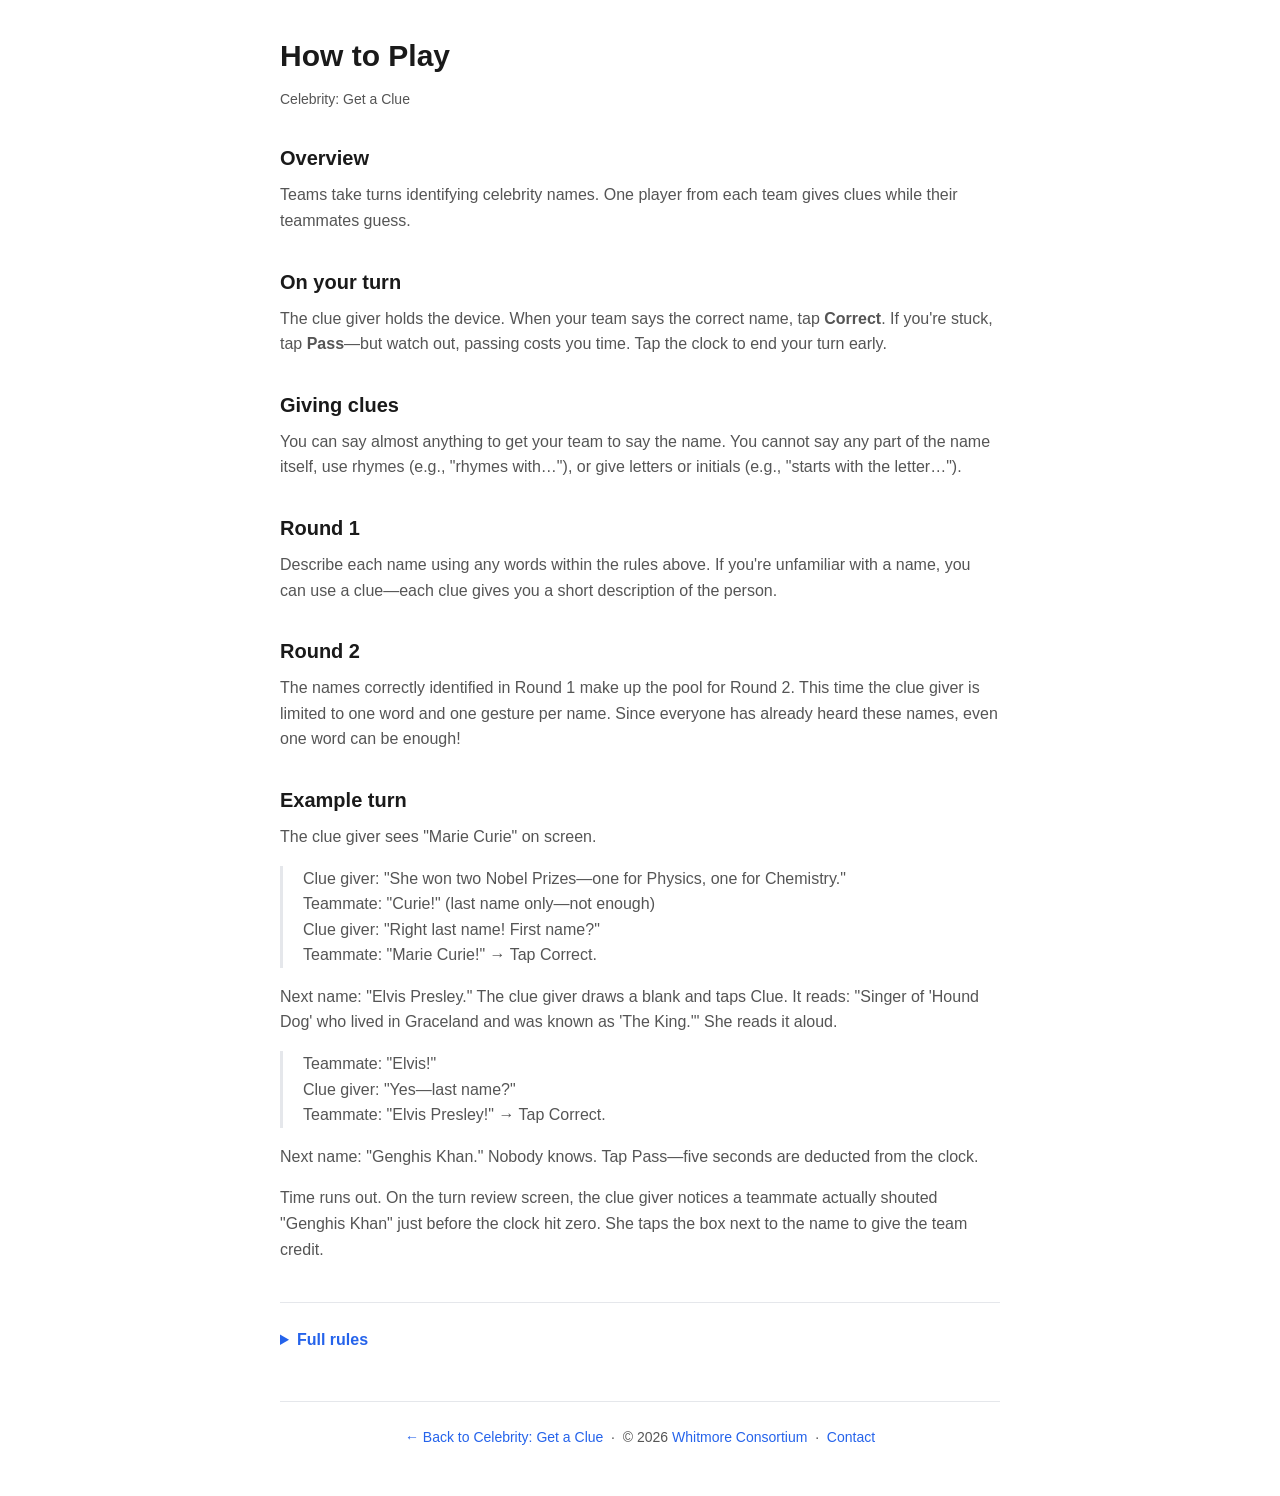
==== how-to-play.html @ f1212285 "how-to-play.html: add How to Play page; style.css: add styles for new page elements" ====
<!DOCTYPE html>
<html lang="en">
<head>
    <meta charset="UTF-8">
    <meta name="viewport" content="width=device-width, initial-scale=1.0">
    <title>How to Play—Celebrity: Get a Clue</title>
    <meta name="description" content="Rules and instructions for Celebrity: Get a Clue.">
    <link rel="stylesheet" href="assets/style.css">
</head>
<body>
    <div class="container prose">
        <h1>How to Play</h1>
        <p class="meta">Celebrity: Get a Clue</p>

        <h2>Overview</h2>
        <p>Teams take turns identifying celebrity names. One player from each team gives clues while their teammates guess.</p>

        <h2>On your turn</h2>
        <p>The clue giver holds the device. When your team says the correct name, tap <strong>Correct</strong>. If you're stuck, tap <strong>Pass</strong>—but watch out, passing costs you time. Tap the clock to end your turn early.</p>

        <h2>Giving clues</h2>
        <p>You can say almost anything to get your team to say the name. You cannot say any part of the name itself, use rhymes (e.g., "rhymes with…"), or give letters or initials (e.g., "starts with the letter…").</p>

        <h2>Round 1</h2>
        <p>Describe each name using any words within the rules above. If you're unfamiliar with a name, you can use a clue—each clue gives you a short description of the person.</p>

        <h2>Round 2</h2>
        <p>The names correctly identified in Round 1 make up the pool for Round 2. This time the clue giver is limited to one word and one gesture per name. Since everyone has already heard these names, even one word can be enough!</p>

        <h2>Example turn</h2>
        <p>The clue giver sees "Marie Curie" on screen.</p>
        <p class="dialogue">
            Clue giver: "She won two Nobel Prizes—one for Physics, one for Chemistry."<br>
            Teammate: "Curie!" (last name only—not enough)<br>
            Clue giver: "Right last name! First name?"<br>
            Teammate: "Marie Curie!" → Tap Correct.
        </p>
        <p>Next name: "Elvis Presley." The clue giver draws a blank and taps Clue. It reads: "Singer of 'Hound Dog' who lived in Graceland and was known as 'The King.'" She reads it aloud.</p>
        <p class="dialogue">
            Teammate: "Elvis!"<br>
            Clue giver: "Yes—last name?"<br>
            Teammate: "Elvis Presley!" → Tap Correct.
        </p>
        <p>Next name: "Genghis Khan." Nobody knows. Tap Pass—five seconds are deducted from the clock.</p>
        <p>Time runs out. On the turn review screen, the clue giver notices a teammate actually shouted "Genghis Khan" just before the clock hit zero. She taps the box next to the name to give the team credit.</p>

        <details>
            <summary>Full rules</summary>

            <h2>The names</h2>
            <p>Names include famous living and historical people, well-known fictional characters, and famous animals. They're grouped into categories and divided into four difficulty levels—Level 1 names are widely familiar, Level 4 names are fairly obscure. 110 Level 1 names are included free; the full set of Level 1 names and Levels 2–4 are available for purchase. You can choose in Settings which categories and levels to include.</p>

            <h2>What's included free</h2>
            <p>110 of the most widely recognized Level 1 names are included free. The full Level 1 set and Levels 2, 3, and 4 are available as optional in-app purchases. You can purchase Level 1 only, Levels 1 and 2, or all four levels; upgrade pricing is available if you've already purchased lower levels.</p>

            <h2>Team colors</h2>
            <p>Each team is associated with a color. The colored border around the screen shows whose turn it is—make sure it's your team's color before you start giving clues.</p>

            <h2>On your turn (full)</h2>
            <p>The clue giver holds the device and has three main possible actions:</p>
            <ul>
                <li><strong>Correct</strong>: tapped when your team says the name</li>
                <li><strong>Pass</strong>: tapped to skip the current name (costs time; may be disabled or limited)</li>
                <li><strong>Clue</strong>: tap to reveal a short description of the person (may be limited per turn; can be read verbatim)</li>
            </ul>
            <p>Tap the clock to end your turn early. (This will skip the current name.)</p>

            <h2>Giving clues (full)</h2>
            <p>You can say almost anything—descriptions, associations, fill-in-the-blank. However, you cannot say any part of the name (including alternate forms—e.g., "Steve" for "Steven"), use rhymes (e.g., "rhymes with…"), or give letters or initials (e.g., "starts with the letter…").</p>
            <p>One exception: the word "the" may appear in your clue (e.g., for "Kermit the Frog").</p>
            <p>Your team must say the name exactly as shown on screen—e.g., "President Washington" isn't enough if the screen says "George Washington".</p>
            <p>If you give an illegal clue, tap Pass. If Pass isn't available, tap the clock to end your turn.</p>

            <h2>Between turns</h2>
            <p>After each turn, you'll see the names from that turn. Tap any name to toggle whether it was correctly identified—useful if your team said the name just before time ran out, or if you need to remove credit (e.g., for an illegal clue).</p>

            <h2>Seen names</h2>
            <p>Any name that comes up during a game won't reappear in future games—even if it wasn't gotten. Names gotten in Round 1 return in Round 2, then are retired. Tap "Reset seen names" on the home screen to make all names available again.</p>

            <h2>Round 1 (full)</h2>
            <p>Describe each name using any words within the rules above. If you're unfamiliar with a name, you can use a clue—each clue gives a short description of the person and can be read aloud verbatim.</p>
            <p>Round 1 ends according to your settings: when all available names have been seen, when a team reaches a target score, or after a set number of turns per team.</p>

            <h2>Round 2 (full)</h2>
            <p>The names correctly identified in Round 1 (by any team) come back into the pool. Before Round 2 begins, you can review the full list.</p>
            <p>This time, clues are limited to one word and one gesture. Any string of characters without a space counts as a word (e.g., "CEO", "Ob-La-Di")—and repeating the word is fine.</p>
            <p>Unlike Round 1, missed names return on a later turn (but not the same turn). Round 2 ends only when every name has been correctly identified.</p>
            <p>Turn length and skip penalty are each half of Round 1's values.</p>
            <p>To keep things fair for teams that go later, each team's first turn in Round 2 has extra time added proportionally to their position in the turn order.</p>

            <h2>Ties</h2>
            <p>If teams are tied at the end of the game, it's a tie—there is no tiebreaker.</p>

            <h2>Settings</h2>
            <p>Tap the gear icon on the home screen to open Settings. You can adjust the number of teams, turn length, skip penalty, clues per turn, what ends Round 1, whether to play Round 2, and which name categories and difficulty levels to include. Tap Advanced settings to reveal additional options.</p>
        </details>

        <footer>
            <p>
                <a href="index.html">&larr; Back to Celebrity: Get a Clue</a>
                &nbsp;&middot;&nbsp;
                &copy; 2026 <a href="https://whitmoreconsortium.com">Whitmore Consortium</a>
                &nbsp;&middot;&nbsp;
                <a href="mailto:contact@whitmoreconsortium.com">Contact</a>
            </p>
        </footer>
    </div>
</body>
</html>
---- assets/style.css ----
*, *::before, *::after {
    box-sizing: border-box;
    margin: 0;
    padding: 0;
}

:root {
    --color-bg: #ffffff;
    --color-text: #1a1a1a;
    --color-text-secondary: #555555;
    --color-accent: #2563eb;
    --color-border: #e5e7eb;
    --font-sans: -apple-system, BlinkMacSystemFont, "Segoe UI", Roboto, Helvetica, Arial, sans-serif;
    --max-width: 720px;
}

body {
    font-family: var(--font-sans);
    background: var(--color-bg);
    color: var(--color-text);
    line-height: 1.6;
    padding: 2rem 1.25rem;
}

.container {
    max-width: var(--max-width);
    margin: 0 auto;
}

header {
    text-align: center;
    padding-bottom: 2.5rem;
    border-bottom: 1px solid var(--color-border);
    margin-bottom: 2.5rem;
}

header h1 {
    font-size: 2.25rem;
    font-weight: 700;
    letter-spacing: -0.02em;
    margin-bottom: 0.75rem;
}

header p {
    font-size: 1.125rem;
    color: var(--color-text-secondary);
    max-width: 520px;
    margin: 0 auto 1.5rem;
}

.badge {
    display: inline-block;
    margin-top: 0.5rem;
}

.badge img {
    height: 56px;
    width: auto;
}

.screenshots {
    margin-bottom: 2.5rem;
}

.screenshots h2 {
    font-size: 1.25rem;
    font-weight: 600;
    margin-bottom: 1rem;
}

.screenshot-grid {
    display: flex;
    gap: 1rem;
    overflow-x: auto;
    padding-bottom: 0.5rem;
}

.screenshot-grid img {
    height: 400px;
    width: auto;
    border-radius: 12px;
    border: 1px solid var(--color-border);
    flex-shrink: 0;
}

.screenshot-placeholder {
    height: 400px;
    width: 185px;
    border-radius: 12px;
    border: 2px dashed var(--color-border);
    display: flex;
    align-items: center;
    justify-content: center;
    color: var(--color-text-secondary);
    font-size: 0.875rem;
    text-align: center;
    flex-shrink: 0;
}

footer {
    border-top: 1px solid var(--color-border);
    padding-top: 1.5rem;
    margin-top: 2.5rem;
    text-align: center;
    font-size: 0.875rem;
    color: var(--color-text-secondary);
}

footer a {
    color: var(--color-accent);
    text-decoration: none;
}

footer a:hover {
    text-decoration: underline;
}

/* Main page */

.header-link {
    margin-top: 1rem;
    font-size: 0.95rem;
}

.header-link a {
    color: var(--color-accent);
    text-decoration: none;
}

.header-link a:hover {
    text-decoration: underline;
}

.included {
    margin-bottom: 2.5rem;
}

.included h2 {
    font-size: 1.25rem;
    font-weight: 600;
    margin-bottom: 1rem;
}

.included p {
    color: var(--color-text-secondary);
}

/* How to Play page */

.prose .dialogue {
    margin-bottom: 1rem;
    color: var(--color-text-secondary);
    padding-left: 1.25rem;
    border-left: 3px solid var(--color-border);
}

.prose details {
    margin-top: 2.5rem;
    border-top: 1px solid var(--color-border);
    padding-top: 1.5rem;
}

.prose details summary {
    font-size: 1rem;
    font-weight: 600;
    cursor: pointer;
    color: var(--color-accent);
    user-select: none;
    margin-bottom: 0.5rem;
}

.prose details summary:hover {
    text-decoration: underline;
}

.prose details[open] summary {
    margin-bottom: 1rem;
}

.prose ul {
    margin: 0.75rem 0 1rem 1.5rem;
    color: var(--color-text-secondary);
}

.prose ul li {
    margin-bottom: 0.35rem;
}

/* Privacy policy page */
.prose h1 {
    font-size: 1.875rem;
    font-weight: 700;
    margin-bottom: 0.5rem;
}

.prose .meta {
    color: var(--color-text-secondary);
    font-size: 0.875rem;
    margin-bottom: 2rem;
}

.prose h2 {
    font-size: 1.25rem;
    font-weight: 600;
    margin-top: 2rem;
    margin-bottom: 0.5rem;
}

.prose p {
    margin-bottom: 1rem;
    color: var(--color-text-secondary);
}

.prose a {
    color: var(--color-accent);
    text-decoration: none;
}

.prose a:hover {
    text-decoration: underline;
}

.stub-notice {
    background: #fefce8;
    border: 1px solid #fde047;
    border-radius: 8px;
    padding: 1rem 1.25rem;
    margin-bottom: 2rem;
    font-size: 0.875rem;
    color: #713f12;
}

@media (max-width: 480px) {
    header h1 {
        font-size: 1.75rem;
    }

    .screenshot-grid img,
    .screenshot-placeholder {
        height: 300px;
        width: 139px;
    }
}
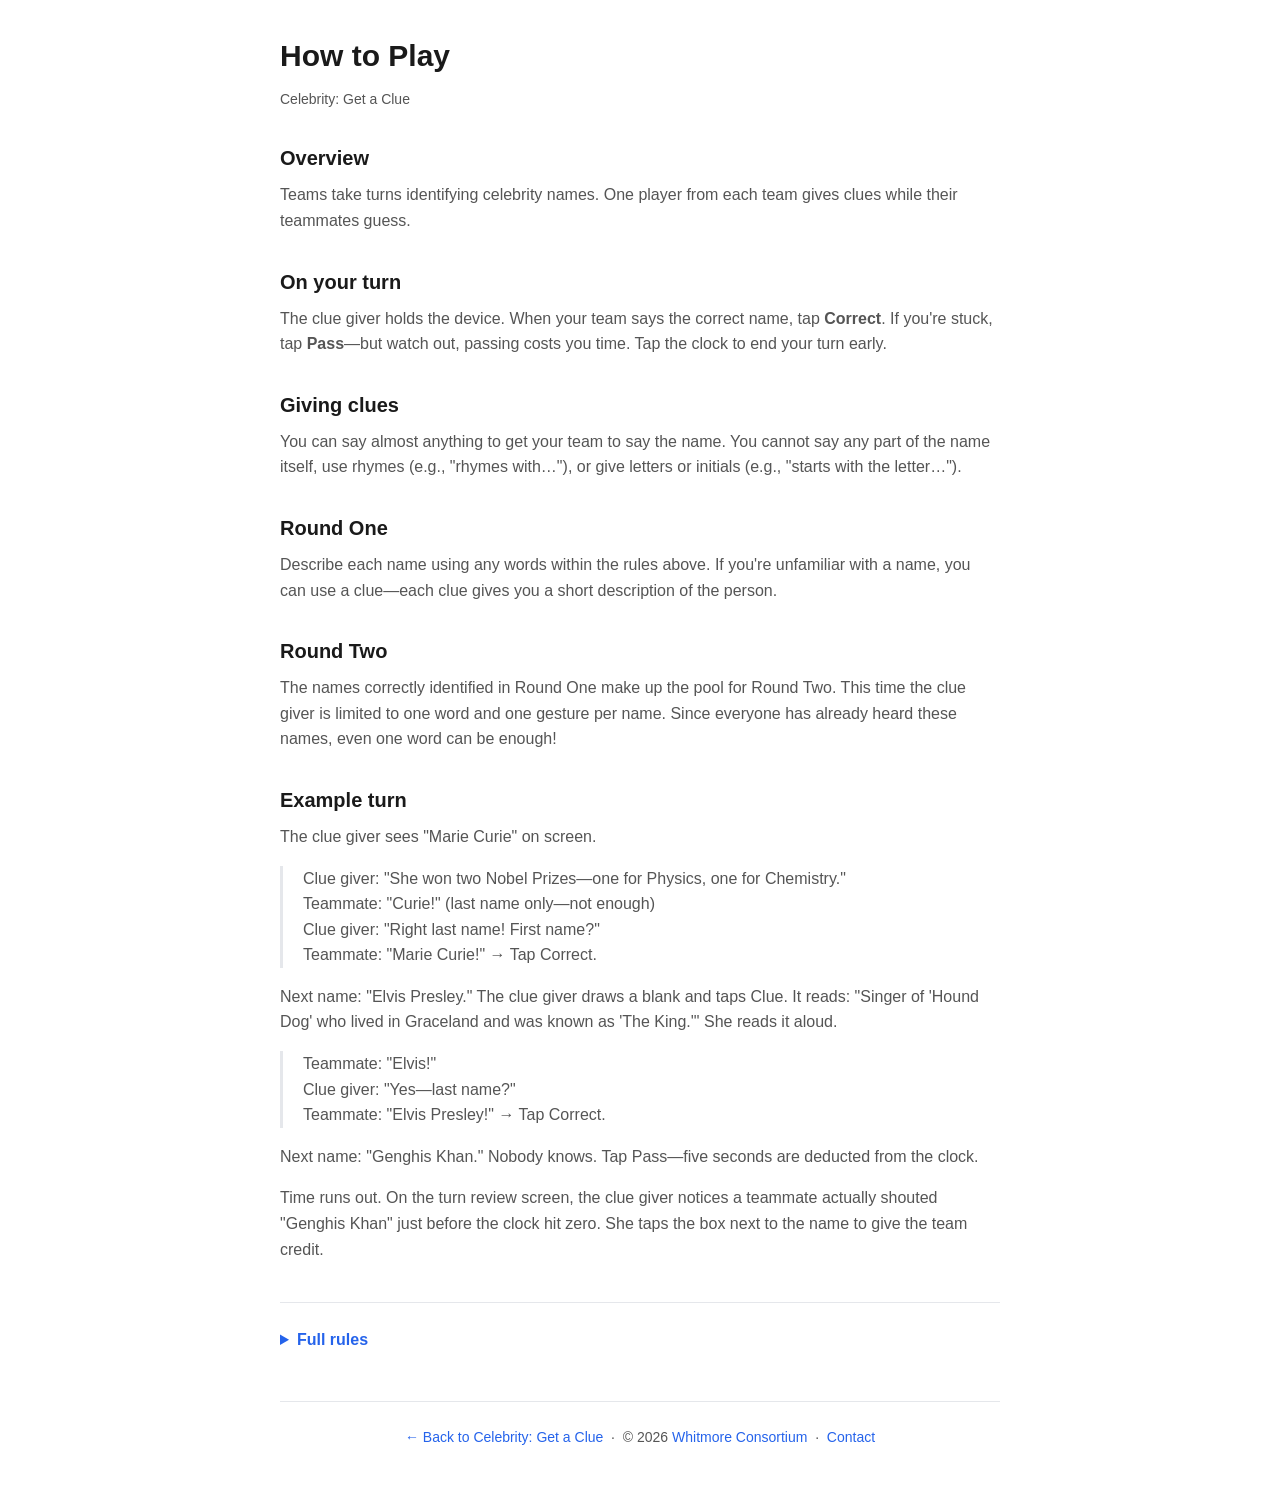
==== commit 5821e0ab: "misc cleanup" ====
--- a/how-to-play.html
+++ b/how-to-play.html
@@ -21,11 +21,11 @@
         <h2>Giving clues</h2>
         <p>You can say almost anything to get your team to say the name. You cannot say any part of the name itself, use rhymes (e.g., "rhymes with…"), or give letters or initials (e.g., "starts with the letter…").</p>
 
-        <h2>Round 1</h2>
+        <h2>Round One</h2>
         <p>Describe each name using any words within the rules above. If you're unfamiliar with a name, you can use a clue—each clue gives you a short description of the person.</p>
 
-        <h2>Round 2</h2>
-        <p>The names correctly identified in Round 1 make up the pool for Round 2. This time the clue giver is limited to one word and one gesture per name. Since everyone has already heard these names, even one word can be enough!</p>
+        <h2>Round Two</h2>
+        <p>The names correctly identified in Round One make up the pool for Round Two. This time the clue giver is limited to one word and one gesture per name. Since everyone has already heard these names, even one word can be enough!</p>
 
         <h2>Example turn</h2>
         <p>The clue giver sees "Marie Curie" on screen.</p>
@@ -75,24 +75,24 @@
             <p>After each turn, you'll see the names from that turn. Tap any name to toggle whether it was correctly identified—useful if your team said the name just before time ran out, or if you need to remove credit (e.g., for an illegal clue).</p>
 
             <h2>Seen names</h2>
-            <p>Any name that comes up during a game won't reappear in future games—even if it wasn't gotten. Names gotten in Round 1 return in Round 2, then are retired. Tap "Reset seen names" on the home screen to make all names available again.</p>
+            <p>Any name that comes up during a game won't reappear in future games—even if it wasn't gotten. Names gotten in Round One return in Round Two, then are retired. Tap "Reset seen names" on the home screen to make all names available again.</p>
 
-            <h2>Round 1 (full)</h2>
+            <h2>Round One (full)</h2>
             <p>Describe each name using any words within the rules above. If you're unfamiliar with a name, you can use a clue—each clue gives a short description of the person and can be read aloud verbatim.</p>
-            <p>Round 1 ends according to your settings: when all available names have been seen, when a team reaches a target score, or after a set number of turns per team.</p>
+            <p>Round One ends according to your settings: when all available names have been seen, when a team reaches a target score, or after a set number of turns per team.</p>
 
-            <h2>Round 2 (full)</h2>
-            <p>The names correctly identified in Round 1 (by any team) come back into the pool. Before Round 2 begins, you can review the full list.</p>
+            <h2>Round Two (full)</h2>
+            <p>The names correctly identified in Round One (by any team) come back into the pool. Before Round Two begins, you can review the full list.</p>
             <p>This time, clues are limited to one word and one gesture. Any string of characters without a space counts as a word (e.g., "CEO", "Ob-La-Di")—and repeating the word is fine.</p>
-            <p>Unlike Round 1, missed names return on a later turn (but not the same turn). Round 2 ends only when every name has been correctly identified.</p>
-            <p>Turn length and skip penalty are each half of Round 1's values.</p>
-            <p>To keep things fair for teams that go later, each team's first turn in Round 2 has extra time added proportionally to their position in the turn order.</p>
+            <p>Unlike Round One, missed names return on a later turn (but not the same turn). Round Two ends only when every name has been correctly identified.</p>
+            <p>Turn length and skip penalty are each half of Round One's values.</p>
+            <p>To keep things fair for teams that go later, each team's first turn in Round Two has extra time added proportionally to their position in the turn order.</p>
 
             <h2>Ties</h2>
             <p>If teams are tied at the end of the game, it's a tie—there is no tiebreaker.</p>
 
             <h2>Settings</h2>
-            <p>Tap the gear icon on the home screen to open Settings. You can adjust the number of teams, turn length, skip penalty, clues per turn, what ends Round 1, whether to play Round 2, and which name categories and difficulty levels to include. Tap Advanced settings to reveal additional options.</p>
+            <p>Tap the gear icon on the home screen to open Settings. You can adjust the number of teams, turn length, skip penalty, clues per turn, what ends Round One, whether to play Round Two, and which name categories and difficulty levels to include. Tap Advanced settings to reveal additional options.</p>
         </details>
 
         <footer>
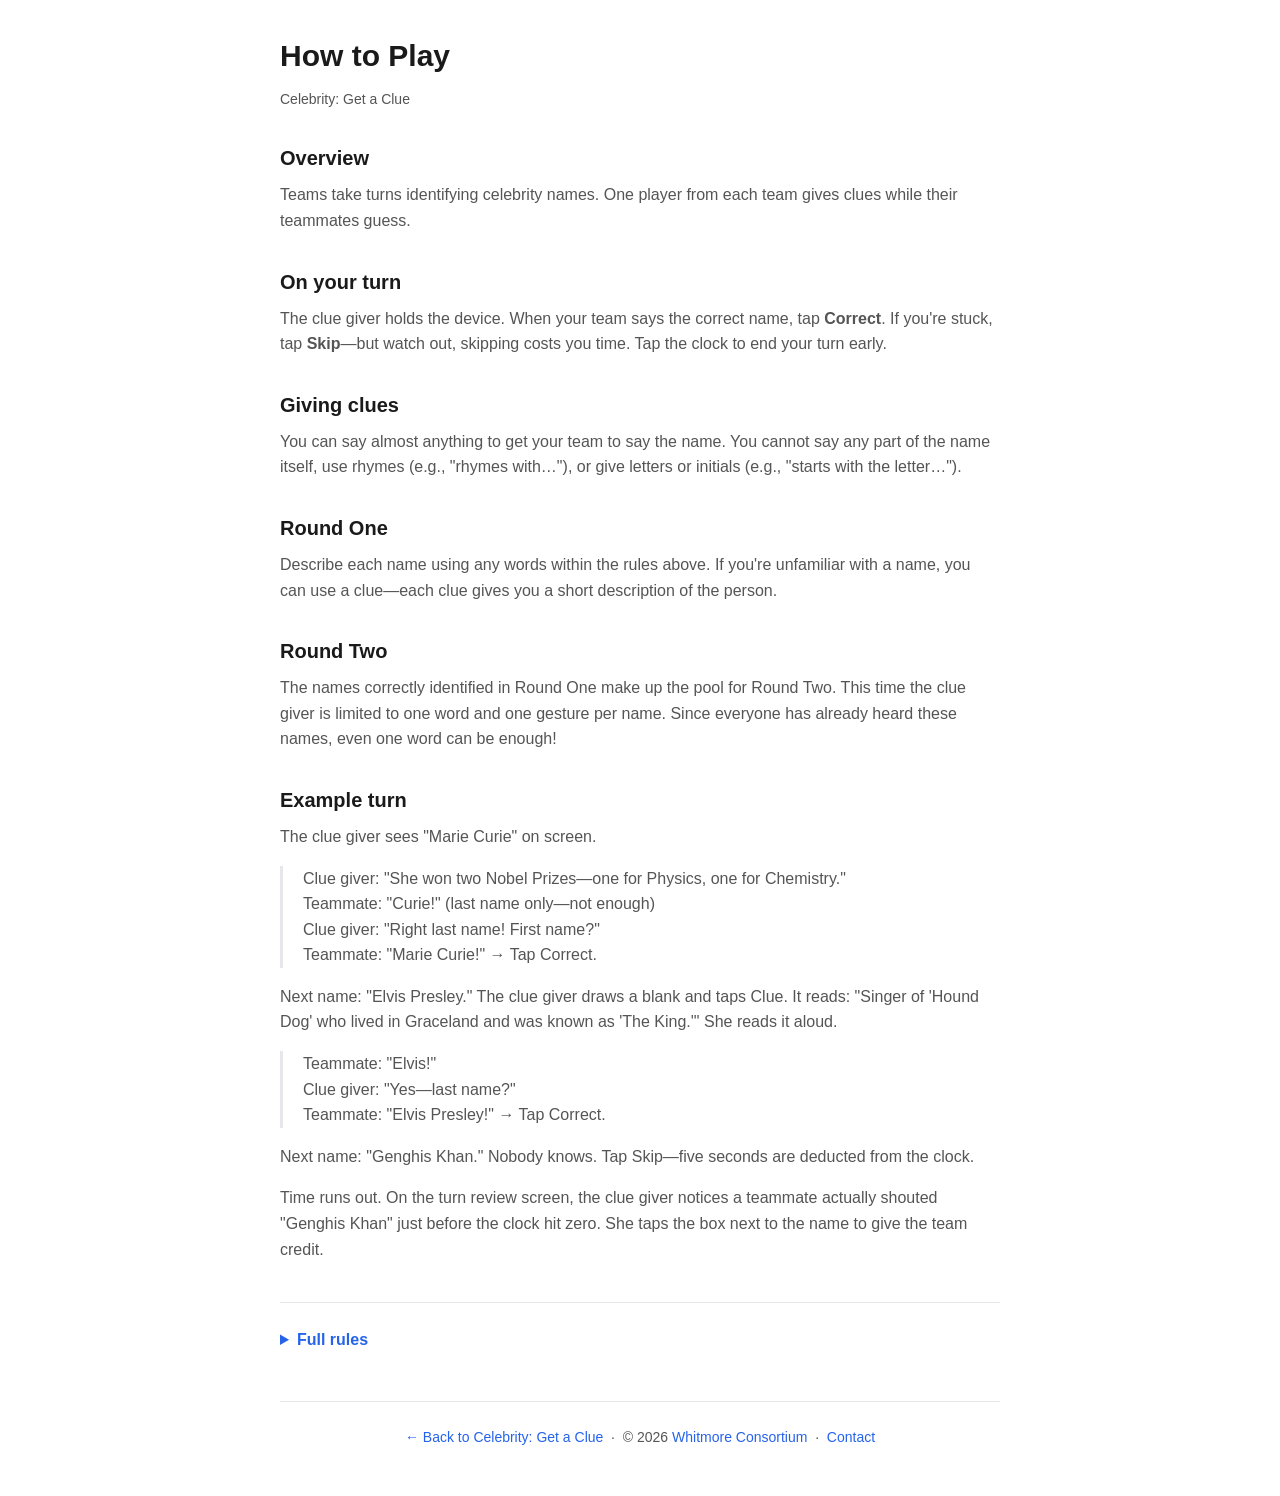
==== commit 200c2666: "how-to-play.html: Pass -> Skip" ====
--- a/how-to-play.html
+++ b/how-to-play.html
@@ -16,7 +16,7 @@
         <p>Teams take turns identifying celebrity names. One player from each team gives clues while their teammates guess.</p>
 
         <h2>On your turn</h2>
-        <p>The clue giver holds the device. When your team says the correct name, tap <strong>Correct</strong>. If you're stuck, tap <strong>Pass</strong>—but watch out, passing costs you time. Tap the clock to end your turn early.</p>
+        <p>The clue giver holds the device. When your team says the correct name, tap <strong>Correct</strong>. If you're stuck, tap <strong>Skip</strong>—but watch out, skipping costs you time. Tap the clock to end your turn early.</p>
 
         <h2>Giving clues</h2>
         <p>You can say almost anything to get your team to say the name. You cannot say any part of the name itself, use rhymes (e.g., "rhymes with…"), or give letters or initials (e.g., "starts with the letter…").</p>
@@ -41,7 +41,7 @@
             Clue giver: "Yes—last name?"<br>
             Teammate: "Elvis Presley!" → Tap Correct.
         </p>
-        <p>Next name: "Genghis Khan." Nobody knows. Tap Pass—five seconds are deducted from the clock.</p>
+        <p>Next name: "Genghis Khan." Nobody knows. Tap Skip—five seconds are deducted from the clock.</p>
         <p>Time runs out. On the turn review screen, the clue giver notices a teammate actually shouted "Genghis Khan" just before the clock hit zero. She taps the box next to the name to give the team credit.</p>
 
         <details>
@@ -60,7 +60,7 @@
             <p>The clue giver holds the device and has three main possible actions:</p>
             <ul>
                 <li><strong>Correct</strong>: tapped when your team says the name</li>
-                <li><strong>Pass</strong>: tapped to skip the current name (costs time; may be disabled or limited)</li>
+                <li><strong>Skip</strong>: moves to the next name (costs time; may be disabled or limited)</li>
                 <li><strong>Clue</strong>: tap to reveal a short description of the person (may be limited per turn; can be read verbatim)</li>
             </ul>
             <p>Tap the clock to end your turn early. (This will skip the current name.)</p>
@@ -69,7 +69,7 @@
             <p>You can say almost anything—descriptions, associations, fill-in-the-blank. However, you cannot say any part of the name (including alternate forms—e.g., "Steve" for "Steven"), use rhymes (e.g., "rhymes with…"), or give letters or initials (e.g., "starts with the letter…").</p>
             <p>One exception: the word "the" may appear in your clue (e.g., for "Kermit the Frog").</p>
             <p>Your team must say the name exactly as shown on screen—e.g., "President Washington" isn't enough if the screen says "George Washington".</p>
-            <p>If you give an illegal clue, tap Pass. If Pass isn't available, tap the clock to end your turn.</p>
+            <p>If you give an illegal clue, tap Skip. If Skip isn't available, tap the clock to end your turn.</p>
 
             <h2>Between turns</h2>
             <p>After each turn, you'll see the names from that turn. Tap any name to toggle whether it was correctly identified—useful if your team said the name just before time ran out, or if you need to remove credit (e.g., for an illegal clue).</p>
--- a/assets/style.css
+++ b/assets/style.css
@@ -69,18 +69,16 @@
 }
 
 .screenshot-grid {
-    display: flex;
+    display: grid;
+    grid-template-columns: 1fr 1fr;
     gap: 1rem;
-    overflow-x: auto;
-    padding-bottom: 0.5rem;
 }
 
 .screenshot-grid img {
-    height: 400px;
-    width: auto;
+    width: 100%;
+    height: auto;
     border-radius: 12px;
     border: 1px solid var(--color-border);
-    flex-shrink: 0;
 }
 
 .screenshot-placeholder {
@@ -235,9 +233,4 @@
         font-size: 1.75rem;
     }
 
-    .screenshot-grid img,
-    .screenshot-placeholder {
-        height: 300px;
-        width: 139px;
-    }
-}
+}
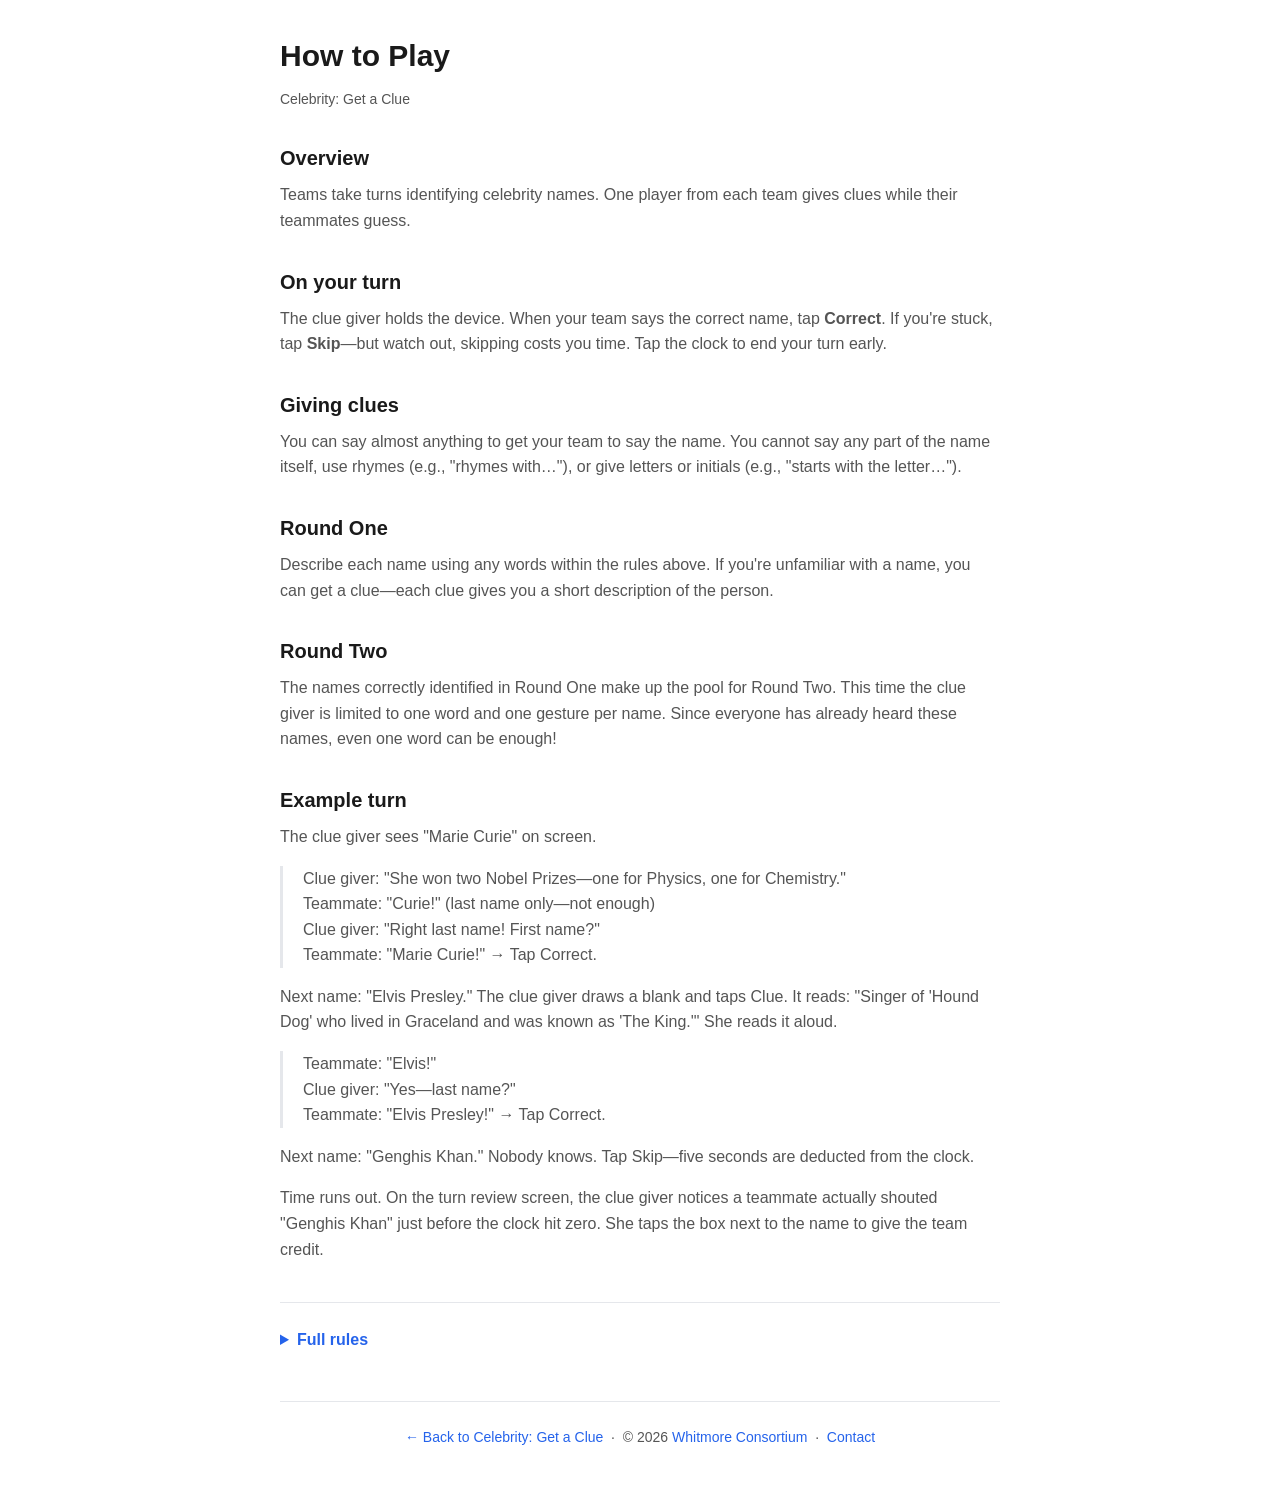
==== commit 76a4607c: "how-to-play.html: "use a clue" -> "get a clue"" ====
--- a/how-to-play.html
+++ b/how-to-play.html
@@ -22,7 +22,7 @@
         <p>You can say almost anything to get your team to say the name. You cannot say any part of the name itself, use rhymes (e.g., "rhymes with…"), or give letters or initials (e.g., "starts with the letter…").</p>
 
         <h2>Round One</h2>
-        <p>Describe each name using any words within the rules above. If you're unfamiliar with a name, you can use a clue—each clue gives you a short description of the person.</p>
+        <p>Describe each name using any words within the rules above. If you're unfamiliar with a name, you can get a clue—each clue gives you a short description of the person.</p>
 
         <h2>Round Two</h2>
         <p>The names correctly identified in Round One make up the pool for Round Two. This time the clue giver is limited to one word and one gesture per name. Since everyone has already heard these names, even one word can be enough!</p>
@@ -78,7 +78,7 @@
             <p>Any name that comes up during a game won't reappear in future games—even if it wasn't gotten. Names gotten in Round One return in Round Two, then are retired. Tap "Reset seen names" on the home screen to make all names available again.</p>
 
             <h2>Round One (full)</h2>
-            <p>Describe each name using any words within the rules above. If you're unfamiliar with a name, you can use a clue—each clue gives a short description of the person and can be read aloud verbatim.</p>
+            <p>Describe each name using any words within the rules above. If you're unfamiliar with a name, you can get a clue—each clue gives a short description of the person and can be read aloud verbatim.</p>
             <p>Round One ends according to your settings: when all available names have been seen, when a team reaches a target score, or after a set number of turns per team.</p>
 
             <h2>Round Two (full)</h2>
